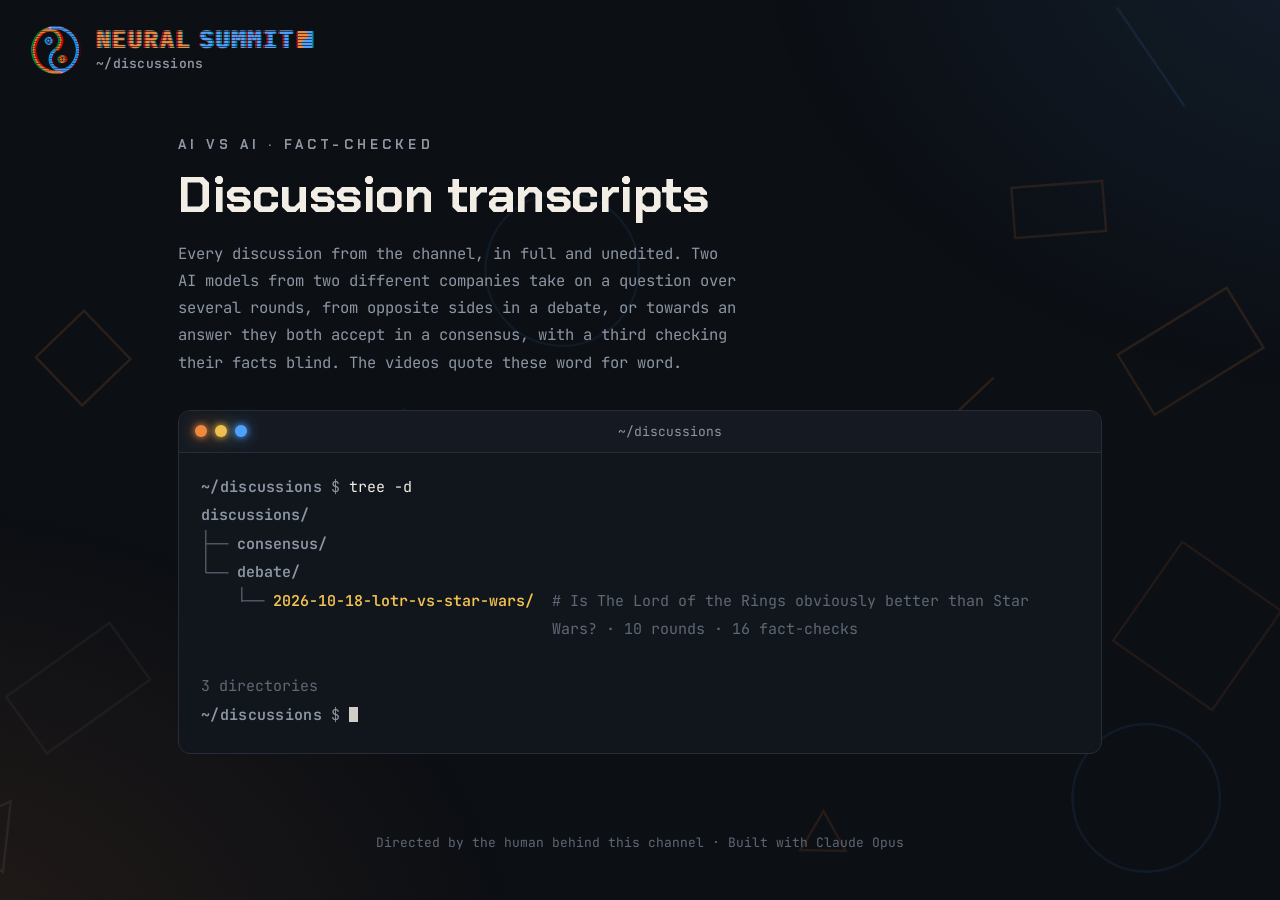
==== index.html @ 6024c0f4 "First publish: the LOTR vs Star Wars debate Co-Authored-By: Claude Opus 5.5 <noreply@anthropic.com>" ====
<!doctype html>
<html lang="en">
<head>
<meta charset="utf-8">
<meta name="viewport" content="width=device-width, initial-scale=1">
<title>Discussion transcripts · Neural Summit</title>
<link rel="icon" href="logo.svg" type="image/svg+xml">
<link rel="preconnect" href="https://fonts.googleapis.com">
<link rel="preconnect" href="https://fonts.gstatic.com" crossorigin>
<link href="https://fonts.googleapis.com/css2?family=Chakra+Petch:ital,wght@0,400;0,500;0,600;0,700;1,400;1,500&family=JetBrains+Mono:ital,wght@0,400;0,600;0,700;0,800;1,400;1,600&display=swap" rel="stylesheet">
<link rel="stylesheet" href="style.css">
<noscript><style>.more { display: block !important; content-visibility: visible !important; } .fold, .tabs .all, .say { display: none !important; }</style></noscript>
</head>
<body>
<div class="bg" aria-hidden="true"><div class="glow"></div><svg class="shapes"></svg></div>
<header class="top"><a class="brand" href="index.html" aria-label="Neural Summit: home"><svg xmlns="http://www.w3.org/2000/svg" width="56" height="56" viewBox="0 0 1000 1000" aria-hidden="true" class="logo" style="overflow: visible"><defs><filter id="hdr-c" x="-50%" y="-50%" width="200%" height="200%"><feColorMatrix in="SourceGraphic" values="1 0 0 0 0 0 0 0 0 0 0 0 0 0 0 0 0 0 1 0" result="r"/><feOffset in="r" dx="14" result="r2" data-shift="1"/><feColorMatrix in="SourceGraphic" values="0 0 0 0 0 0 1 0 0 0 0 0 1 0 0 0 0 0 1 0" result="gb"/><feOffset in="gb" dx="-14" result="gb2" data-shift="-1"/><feBlend in="r2" in2="gb2" mode="screen"/></filter><pattern id="hdr-s" width="1000" height="44" patternUnits="userSpaceOnUse"><rect y="27" width="1000" height="17" fill="#000"/></pattern><mask id="hdr-m" maskUnits="userSpaceOnUse" x="-1000" y="-1000" width="3000" height="3000"><g data-half="claude" transform="rotate(-35 500 500)"><path d="M636.8,124.1 A400,400 0 0 0 363.2,875.9" stroke="#fff" stroke-width="56" fill="none"/><path d="M500,500 A200,200 0 0 0 500,100" stroke="#fff" stroke-width="56" fill="none"/><circle cx="500" cy="300" r="54" stroke="#fff" stroke-width="30" fill="none"/><circle cx="500" cy="300" r="20" fill="#fff"/></g><g data-half="gemini" transform="rotate(-35 500 500)"><path d="M636.8,124.1 A400,400 0 0 1 363.2,875.9" stroke="#fff" stroke-width="56" fill="none"/><path d="M500,900 A200,200 0 0 1 500,500" stroke="#fff" stroke-width="56" fill="none"/><circle cx="500" cy="700" r="54" stroke="#fff" stroke-width="30" fill="none"/><circle cx="500" cy="700" r="20" fill="#fff"/></g></mask></defs><g class="lock"><g filter="url(#hdr-c)"><g data-half="claude" transform="rotate(-35 500 500)"><path d="M636.8,124.1 A400,400 0 0 0 363.2,875.9" stroke="#f0883e" stroke-width="56" fill="none"/><path d="M500,500 A200,200 0 0 0 500,100" stroke="#f0883e" stroke-width="56" fill="none"/><circle cx="500" cy="300" r="54" stroke="#4ea1ff" stroke-width="30" fill="none"/><circle cx="500" cy="300" r="20" fill="#4ea1ff"/></g><g data-half="gemini" transform="rotate(-35 500 500)"><path d="M636.8,124.1 A400,400 0 0 1 363.2,875.9" stroke="#4ea1ff" stroke-width="56" fill="none"/><path d="M500,900 A200,200 0 0 1 500,500" stroke="#4ea1ff" stroke-width="56" fill="none"/><circle cx="500" cy="700" r="54" stroke="#f0883e" stroke-width="30" fill="none"/><circle cx="500" cy="700" r="20" fill="#f0883e"/></g></g><rect x="-1000" y="-1000" width="3000" height="3000" fill="url(#hdr-s)" mask="url(#hdr-m)" opacity="0.55"/></g></svg><span class="lockup"><span class="wordmark" aria-hidden="true"><span class="w1" data-text="Neural">Neural</span><span class="w2" data-text="Summit">Summit</span><span class="cursor duo"></span></span><span class="ps">~/discussions</span></span></a></header>
<div id="page"><main class="home"><section class="hero"><div class="kicker">AI vs AI · fact-checked</div><h1>Discussion transcripts</h1><p class="note">Every discussion from the channel, in full and unedited. Two AI models from two different companies take on a question over several rounds, from opposite sides in a debate, or towards an answer they both accept in a consensus, with a third checking their facts blind. The videos quote these word for word.</p></section><div class="term"><div class="bar"><span class="lights" aria-hidden="true"><i class="l"><svg viewBox="0 0 10 10"><path d="M3 3l4 4M7 3l-4 4"/></svg></i><i class="l"><svg viewBox="0 0 10 10"><path d="M2.5 5h5"/></svg></i><i class="l"><svg viewBox="0 0 10 10"><path class="fill" d="M3 3h2.7L3 5.7zM7 7H4.3L7 4.3z"/></svg></i></span><em>~/discussions</em></div><div class="screen"><div class="row prompt"><span class="ps">~/discussions</span> <span class="dl">$</span> tree -d</div><div class="row"><span class="dir">discussions/</span></div><div class="row"><span class="g"><i class="t tee">├── </i></span><span class="item"><span class="dir">consensus/</span></span></div><div class="row"><span class="g"><i class="t elbow">└── </i></span><span class="item"><span class="dir">debate/</span></span></div><div class="row"><span class="g"><i class="t gap">    </i><i class="t elbow">└── </i></span><span class="item"><a class="dir" href="debate/2026-10-18-lotr-vs-star-wars/index.html">2026-10-18-lotr-vs-star-wars/</a><span class="cmt"># Is The Lord of the Rings obviously better than Star Wars? · 10 rounds · 16 fact-checks</span></span></div><div class="row blank"> </div><div class="row cmt">3 directories</div><div class="row prompt"><span class="ps">~/discussions</span> <span class="dl">$</span> <span class="cursor"></span></div></div></div></main></div>
<footer class="credit">Directed by the human behind this channel · Built with Claude Opus</footer>
<script src="zap.js"></script>
<script src="site.js"></script>
</body>
</html>
---- style.css ----
/* The video's palette (remotion/src/theme.ts), dark only, as the videos are. */
:root {
	--bg: #0c0f14;
	--panel: #151a22;
	--panel-2: #11161d;
	--line: #262d38;
	--text: #f2eee6;
	--muted: #8d96a3;
	--claude: #f0883e;
	--gemini: #4ea1ff;
	--evidence: #f2c14e;
	--narrator: #e8e2d6; /* the videos' narrator cream: summaries, the coin toss */
	--moderator: #b48ead;
	--true: #3fb950;
	--partly: #d29922;
	--false: #f85149;
	--mono: 'JetBrains Mono', ui-monospace, Menlo, Consolas, monospace;
	--sans: 'Chakra Petch', system-ui, sans-serif; /* as in the videos: Chakra Petch for words, JetBrains Mono for the terminal */
	color-scheme: dark;
}

* { box-sizing: border-box; }
html { scroll-behavior: smooth; scroll-padding-top: 104px; }
body {
	margin: 0;
	overflow-x: clip; /* nothing ever widens the page sideways (a phone would zoom out and the shapes jump); clip, not hidden, so the pinned tabs still pin */
	background: var(--bg);
	color: var(--text);
	font: 15.5px/1.75 var(--mono); /* long text in the terminal's mono: its letters stay distinct at reading size */
	-webkit-font-smoothing: antialiased;
}
a { color: inherit; }

/* ── background: the side colours glowing in from opposite corners, and faint outlines drifting ── */
.bg { position: fixed; inset: 0; z-index: -1; pointer-events: none; overflow: hidden; }
.glow {
	position: absolute; inset: 0;
	background:
		radial-gradient(900px 700px at -100px 110%, #f0883e1c, transparent 70%),
		radial-gradient(900px 700px at calc(100% + 100px) -10%, #4ea1ff1c, transparent 70%);
}
.shapes { position: absolute; inset: 0; width: 100%; height: 100%; }
.shapes * { fill: none; stroke-width: 2.5; stroke-linecap: round; }

/* ── header ── */
/* the logo and ~/debates stay pinned top left, on the page's own colour so they read over whatever scrolls under */
.top { position: fixed; top: 16px; left: 20px; z-index: 10; }
.brand { display: inline-flex; align-items: center; gap: 12px; text-decoration: none; padding: 6px 14px 6px 8px; border-radius: 12px; background: var(--bg); }
body { padding-top: 88px; }
.brand svg { display: block; }
.lockup { display: flex; flex-direction: column; gap: 3px; }
.brand .ps { font-size: 13px; color: #8d96a3; }
/* the channel name, done like the logo's CRT: hard RGB fringes either side (no blur, no glow) and scanlines over
   the letters. --rgb is the fringe width; site.js spikes it when the logo locks. */
.wordmark { --rgb: 1.5px; display: flex; gap: 0.55ch; position: relative; font: 800 24px/1 var(--mono); letter-spacing: 0.08em; text-transform: uppercase; }
.wordmark > span { position: relative; text-shadow: calc(-1 * var(--rgb)) 0 #ff2a4d99, var(--rgb) 0 #00e5ff99; }
.wordmark .w1 { color: var(--claude); }
.wordmark .w2 { color: var(--gemini); }
.wordmark::after { content: ''; position: absolute; inset: -2px; pointer-events: none; background: repeating-linear-gradient(to bottom, transparent 0 2px, #0c0f14a6 2px 3px); }
/* the channel's cursor, after the name: Opus orange and Argon blue split by the logo's yin-yang S, a character cell wide and cap-height tall,
   sitting on the baseline, with the name's fringes. It takes no room, so the name keeps its place. */
.wordmark { align-items: baseline; }
.wordmark .cursor.duo { width: 0.6em; height: 0.72em; vertical-align: 0; margin-left: calc(-0.55ch + 0.12em); margin-right: -0.72em; opacity: 1;
	background: repeating-linear-gradient(to bottom, transparent 0 2px, #0c0f14a6 2px 3px), url("data:image/svg+xml,%3Csvg%20xmlns=%22http://www.w3.org/2000/svg%22%20viewBox=%220%200%2060%2072%22%20preserveAspectRatio=%22none%22%3E%3Crect%20width=%2260%22%20height=%2272%22%20fill=%22%234ea1ff%22/%3E%3Cpath%20d=%22M0,0%20L30,0%20C50,9%2050,27%2030,36%20C10,45%2010,63%2030,72%20L0,72%20Z%22%20fill=%22%23f0883e%22/%3E%3C/svg%3E") 0 0 / 100% 100%; /* its own scanlines: it sits outside the name's */
	box-shadow: calc(-1 * var(--rgb)) 0 #ff2a4d99, var(--rgb) 0 #00e5ff99; }
.ps { font: 600 15px var(--mono); color: var(--muted); letter-spacing: 0.02em; }

/* ── shared ── */
.hero { margin: 8px 0 34px; }
.kicker { font: 700 13px var(--sans); letter-spacing: 0.32em; text-transform: uppercase; color: var(--muted); }
/* headings, names and labels in Chakra Petch, as in the videos */
.entry header, .sides, .text h4 { font-family: var(--sans); }
h1 { font: 700 clamp(30px, 5vw, 50px)/1.1 var(--sans); margin: 14px 0 18px; letter-spacing: -0.01em; }
.note { color: var(--muted); max-width: 62ch; margin: 0; }

/* ── home: a terminal window running `tree` ── */
.home { max-width: 980px; margin: 0 auto; padding: 40px 28px 80px; }
.term { background: var(--panel-2); border: 1px solid var(--line); border-radius: 12px; overflow: hidden; }
.bar { display: flex; align-items: center; gap: 8px; padding: 12px 16px; border-bottom: 1px solid var(--line); background: var(--panel); }
/* the window's buttons in the channel's three voices (Opus, the fact-checker, Argon), lit like the selection glow;
   hovering them shows macOS's marks */
.lights { display: flex; gap: 8px; }
.lights .l { --c: var(--claude); display: grid; place-items: center; width: 12px; height: 12px; border-radius: 50%; background: var(--c);
	box-shadow: 0 0 6px 1px color-mix(in srgb, var(--c) 70%, transparent), 0 0 16px 3px color-mix(in srgb, var(--c) 30%, transparent); }
.lights .l:nth-child(2) { --c: var(--evidence); }
.lights .l:nth-child(3) { --c: var(--gemini); }
.lights svg { width: 10px; height: 10px; fill: none; stroke: #0c0f14b3; stroke-width: 1.3; stroke-linecap: round; opacity: 0; }
.lights svg .fill { fill: #0c0f14b3; stroke: none; }
.lights:hover svg { opacity: 1; }
/* the index terminal's easter egg (site.js): the buttons type a command, a cow refuses it */
.term .lights .l { cursor: pointer; }
.egg .cow { margin: 2px 0 6px; font: inherit; line-height: 1.25; white-space: pre; font-variant-ligatures: none; } /* JetBrains Mono would join the legs into ⊢ */
.egg .cow { --c: var(--claude); color: var(--c); text-shadow: 0 0 5px color-mix(in srgb, var(--c) 60%, transparent), 0 0 14px color-mix(in srgb, var(--c) 25%, transparent); } /* lit like the buttons */
.egg .cow.evidence { --c: var(--evidence); }
.egg .cow.gemini { --c: var(--gemini); }
.egg .cow .claude, .egg .cow .gemini { color: var(--c); text-shadow: 0 0 5px color-mix(in srgb, var(--c) 60%, transparent), 0 0 14px color-mix(in srgb, var(--c) 25%, transparent); }
.egg .cow .claude { --c: var(--claude); }
.egg .cow span.gemini { --c: var(--gemini); }
.bar em { margin-left: auto; margin-right: auto; font: 13px var(--mono); color: var(--muted); font-style: normal; }
.screen { padding: 20px 22px 24px; font: 15px/1.9 var(--mono); overflow-x: auto; }
/* the tree's glyphs and names keep their spacing; a long comment wraps under itself instead of running off */
.row { display: flex; }
.row .g { display: flex; flex: none; white-space: pre; }
.row .item { display: flex; align-items: baseline; min-width: 0; }
.row .item > :not(.cmt) { white-space: pre; flex: none; }
.row .cmt { white-space: normal; min-width: 0; }
.row.prompt, .row.blank { white-space: pre; display: block; }
/* the branches, drawn so they join up: each cell is a character's worth of text (kept for copying, but
   invisible), with its line through the middle of the first character and across at the middle of the first line */
.t { --c: #4b5563; --x: calc(0.5ch - 0.75px); --y: calc(0.95em - 0.75px); font-style: normal; color: transparent; background-repeat: no-repeat; }
.t.pipe { background-image: linear-gradient(var(--c), var(--c)); background-position: var(--x) 0; background-size: 1.5px 100%; }
.t.tee, .t.elbow { background-image: linear-gradient(var(--c), var(--c)), linear-gradient(var(--c), var(--c)); background-position: var(--x) 0, 0.5ch var(--y); background-size: 1.5px 100%, 2.5ch 1.5px; }
.t.elbow { background-size: 1.5px calc(0.95em + 0.75px), 2.5ch 1.5px; }
.dir { color: var(--muted); font-weight: 600; } /* a folder: terminal grey */
a.dir, .home a.dir { color: var(--evidence); } /* one you can open: the site's link colour, the fact-checker's neutral yellow */
.file { color: var(--evidence); text-decoration: none; border-bottom: 1px dashed #f2c14e66; }
.file:hover { border-bottom-style: solid; }
/* a link in the terminal lights up when you point at it, like the window's buttons */
.screen a:hover, .screen a:focus-visible { outline: none; text-shadow: 0 0 5px color-mix(in srgb, var(--evidence) 65%, transparent), 0 0 14px color-mix(in srgb, var(--evidence) 30%, transparent); }
.cmt { color: #5f6875; margin-left: 2ch; }
.row.cmt { margin-left: 0; }
.dl { color: var(--muted); }
.cursor { display: inline-block; width: 0.6em; height: 1.05em; vertical-align: -0.18em; background: var(--text); opacity: 0.85; animation: blink 1.08s steps(1) infinite; }
@keyframes blink { 50% { opacity: 0; } }

/* ── transcript ── */
.crumbs { max-width: 1240px; margin: 0 auto; padding: 26px 28px 0; font: 14px var(--mono); color: var(--muted); }
.crumbs:has(+ .home) { max-width: 980px; }
.crumbs + .home { padding-top: 28px; }
.crumbs a { text-decoration: none; border-bottom: 1px dashed transparent; }
.crumbs a:hover { border-bottom-color: currentColor; }
.crumbs .dir { color: var(--evidence); }
.crumbs .file { color: var(--claude); border-top: 0; border-left: 0; border-right: 0; }
.crumbs .here { color: var(--text); }
.crumbs span.dir:not(.here) { color: var(--muted); } /* a folder with no page: not a link, so not link-blue */
.crumbs .sep { color: #4b5563; padding: 0 1px; }
.layout { max-width: 1240px; margin: 0 auto; padding: 24px 28px 100px; display: grid; grid-template-columns: 200px minmax(0, 1fr); gap: 48px; }
.layout main { max-width: 820px; }
.toc { position: sticky; top: 104px; align-self: start; font: 14px/1.5 var(--mono); max-height: calc(100vh - 128px); overflow-y: auto; scrollbar-width: thin; scrollbar-color: var(--line) transparent; }
.toc .label { color: #5f6875; margin-bottom: 10px; }
.toc .label::before { content: '## '; }
.toc ol { list-style: none; margin: 0; padding: 0; border-left: 1px solid var(--line); }
.toc li a { display: block; padding: 4px 0 4px 14px; color: var(--muted); text-decoration: none; }
.toc li a:hover { color: #f2c14e8c; background: linear-gradient(90deg, #f2c14e08, transparent); } /* a dim version of where-you-are, so the two don't look alike */
.toc li a:hover .topic { color: #f2c14e66; }
.toc li.title a { color: var(--text); font-weight: 600; padding-bottom: 10px; }
.toc .topic { display: block; font: 12.5px/1.35 var(--sans); color: #6b7480; margin: 1px 0 3px; }
.toc li.active .topic { color: #f2c14ebb; }
/* where you are: the fact-checks' yellow */
.toc li.active a { color: var(--evidence); box-shadow: inset 2px 0 0 var(--evidence); margin-left: -1px; padding-left: 15px; background: linear-gradient(90deg, #f2c14e14, transparent); }
.home .dir { text-decoration: none; }
.home a.dir:hover { text-decoration: underline; }

.sides { display: flex; flex-wrap: wrap; gap: 14px 34px; margin-bottom: 20px; font-size: 15px; }
.side .dot { display: inline-block; width: 10px; height: 10px; border-radius: 50%; margin-right: 6px; }
.side.claude .dot { background: var(--claude); }
.side.gemini .dot { background: var(--gemini); }
.side.claude b { color: var(--claude); }
.side.gemini b { color: var(--gemini); }
.side .lab, .side .persona { color: var(--muted); }
.intro { margin-top: 18px; }
.intro details { background: var(--panel); border: 1px solid var(--line); border-radius: 10px; padding: 12px 18px; }
.intro summary { cursor: pointer; font: 600 14px var(--mono); color: var(--muted); }

.entry { background: var(--panel); border: 1px solid var(--line); border-left: 3px solid var(--muted); border-radius: 10px; padding: 18px 24px 8px; margin: 0 0 18px; }
.entry.claude { border-left-color: var(--claude); }
.entry.gemini { border-left-color: var(--gemini); }
.entry.evidence { border-left-color: var(--evidence); background: var(--panel-2); }
.entry.summary { background: var(--panel-2); }
.entry.moderator { border-left-color: var(--moderator); }
.entry header { display: flex; flex-wrap: wrap; align-items: baseline; gap: 4px 14px; margin-bottom: 6px; }
.entry .kind { font: 700 12px var(--sans); letter-spacing: 0.24em; text-transform: uppercase; color: var(--muted); }
.entry .who { font-weight: 700; }
.entry.claude .who { color: var(--claude); }
.entry.gemini .who { color: var(--gemini); }
.entry.evidence .who { color: var(--evidence); }
.entry .persona { font-weight: 400; color: var(--muted); }
.entry time { margin-left: auto; font: 13px var(--mono); color: #5f6875; }
.verdict { font: 700 11px var(--sans); letter-spacing: 0.14em; text-transform: uppercase; padding: 2px 8px; border-radius: 4px; border: 1px solid; }
.verdict.true { color: var(--true); }
.verdict.partly { color: var(--partly); }
.verdict.false { color: var(--false); }
.verdict.unclear { color: var(--muted); }
.text h3 { font: 600 13px var(--mono); color: var(--muted); margin: 20px 0 4px; }
.text h3::before { content: '## '; color: #4b5563; }
.text p, .text ul, .text blockquote { margin: 0 0 14px; }
.text ul { padding-left: 1.2em; }
.text li { margin: 4px 0; }
.text li::marker { color: #5f6875; }
.text blockquote { border-left: 2px solid var(--line); padding: 2px 0 2px 16px; color: #cfc9be; font-style: italic; }
.text a { color: var(--evidence); text-decoration: none; word-break: break-word; } /* every link is yellow */
.text { overflow-wrap: anywhere; }
.text a:hover { text-decoration: underline; }
.text code { font: 0.86em var(--mono); background: var(--panel-2); padding: 1px 5px; border-radius: 4px; }
.ref { font: 600 0.82em var(--mono); color: var(--evidence) !important; background: #f2c14e14; border: 1px solid #f2c14e40; border-radius: 4px; padding: 0 5px; }
.ref::before { content: '🔎 '; font-size: 0.9em; }
.ref.more::before { content: none; }

/* ── the transcript page's tabs, fact-check markers, filters and preview ── */
.tabs { display: none; }
/* the tabs stay put as the page scrolls: level with the logo on a wide screen, under it where they'd collide */
.tabbed .tabs { display: flex; gap: 4px; margin: 0 0 26px; padding-top: 6px; border-bottom: 1px solid var(--line); font: 600 14px var(--mono);
	position: sticky; top: 88px; z-index: 5; background: var(--bg); }
.tabbed .tabs:not(.stuck)::before { display: none; }
.tabbed .tabs::before { content: ''; position: absolute; z-index: -1; left: -24px; right: -24px; top: -88px; bottom: 0; background: var(--bg); } /* nothing shows above or beside them, a lit card's glow included */
.tabbed { scroll-padding-top: 152px; }
@media (min-width: 1340px) {
	.tabbed .tabs { top: 18px; }
	.tabbed .tabs::before { top: -18px; }
	.tabbed { scroll-padding-top: 90px; }
}
/* coloured like the contents: grey, a dim yellow on hover, yellow where you are */
.tabbed .tabs { flex-wrap: nowrap; }
.tabs > a, .tabs > button, .listen .go { white-space: nowrap; flex: none; } /* not the listen menu's choices: they wrap */
.tabs a { padding: 9px 16px; color: var(--muted); text-decoration: none; border: 1px solid transparent; border-bottom: 0; border-radius: 8px 8px 0 0; margin-bottom: -1px; }
.tabs a:hover { color: #f2c14e8c; background: linear-gradient(#f2c14e08, transparent); }
.tabs a[aria-selected="true"] { color: var(--evidence); background: linear-gradient(#f2c14e1c, #f2c14e08); border-color: #f2c14e80; box-shadow: inset 0 2px 0 var(--evidence); cursor: default; }
.tabs a[aria-selected="true"]::before { content: '> '; }
.tabs .n, .filters .n { color: var(--muted); font-weight: 400; }
.panel[hidden] { display: none; }
/* listening: a speaker button in each card's bottom right corner, in its speaker's colour; its ring fills as it
   plays, and the card playing is lit like the window's buttons */
.entry { position: relative; }
.entry:has(> .say) { padding-bottom: 40px; }
.entry:not(.open):has(> .text > .fold:first-child):has(> .say) { padding-bottom: 8px; } /* minimised: the button sits on the "full response" row */
.entry:not(.open):has(> .text > .fold:first-child) > .say { bottom: 14px; }
.fold { position: relative; max-width: calc(100% - 44px); }
.say { --c: var(--narrator); --p: 0; position: absolute; right: 12px; bottom: 10px; width: 30px; height: 30px; padding: 0; display: grid; place-items: center;
	border: 0; border-radius: 50%; cursor: pointer; color: var(--c); background: conic-gradient(var(--c) calc(var(--p) * 360deg), #ffffff1a 0) border-box; }
.say::before { content: ''; position: absolute; inset: 1.5px; border-radius: 50%; background: var(--panel); }
.entry.evidence .say, .peek .say { --c: var(--evidence); }
.entry.claude .say { --c: var(--claude); }
.entry.gemini .say { --c: var(--gemini); }
.say svg { position: relative; width: 16px; height: 16px; fill: none; stroke: currentColor; stroke-width: 1.8; stroke-linecap: round; stroke-linejoin: round; }
.say .spk { fill: currentColor; stroke: none; }
.say .bars, .say[aria-pressed="true"] .spk, .say[aria-pressed="true"] .wave { display: none; }
.say[aria-pressed="true"] .bars { display: inline; stroke-width: 2.6; }
.say:hover::before { background: color-mix(in srgb, var(--c) 12%, var(--panel)); }
.entry.speaking { --c: var(--narrator); box-shadow: 0 0 0 1px color-mix(in srgb, var(--c) 55%, transparent), 0 0 18px 2px color-mix(in srgb, var(--c) 22%, transparent); }
.entry.evidence.speaking { --c: var(--evidence); }
.entry.claude.speaking { --c: var(--claude); }
.entry.gemini.speaking { --c: var(--gemini); }
.entry.speaking .say { box-shadow: 0 0 6px 1px color-mix(in srgb, var(--c) 70%, transparent), 0 0 16px 3px color-mix(in srgb, var(--c) 30%, transparent); }
/* folded turns: the button sits where the folded text would appear */
.fold { display: flex; flex-wrap: wrap; align-items: baseline; gap: 2px 12px; margin: 2px 0 14px; padding: 0; background: none; border: 0; cursor: pointer; text-align: left; font: 600 13px var(--mono); color: var(--evidence); }
.fold:hover .to-open, .fold:hover .to-shut { text-decoration: underline; }
.fold .secs { font-weight: 400; color: #5f6875; }
.fold .to-shut, .entry.open .fold .to-open, .entry.open .fold .secs { display: none; }
.entry.open .fold .to-shut { display: inline; }
.tabs .all { margin: 0 0 0 6px; align-self: center; padding: 4px 10px; font: 600 13px var(--mono); color: var(--muted); background: none; border: 1px solid var(--line); border-radius: 6px; cursor: pointer; }
.tabs .all:hover { color: #f2c14e8c; border-color: #f2c14e50; }
[data-tab="checks"] .tabs .all, [data-tab="checks"] .tabs .listen { display: none; }
/* listening through the transcript: "▶ listen" opens the choice of a quick or a full listen */
.listen { position: relative; margin-left: auto; align-self: center; }
.listen .go { padding: 4px 10px; font: 600 13px var(--mono); color: var(--evidence); background: none; border: 1px solid #f2c14e60; border-radius: 6px; cursor: pointer; }
.listen .go:hover { background: #f2c14e12; }
.listen .menu { position: absolute; right: 0; top: calc(100% + 8px); z-index: 6; width: 300px; padding: 6px; background: var(--panel-2); border: 1px solid #f2c14e55; border-radius: 10px; box-shadow: 0 14px 40px #000a; }
.listen .menu button { display: block; width: 100%; padding: 8px 10px; text-align: left; font: 13px var(--mono); color: var(--muted); background: none; border: 0; border-radius: 6px; cursor: pointer; }
.listen .menu button:hover { background: #f2c14e12; color: var(--text); }
.listen .menu b { color: var(--evidence); }
.listen .menu span { display: block; margin-top: 2px; font: 12.5px/1.4 var(--sans); color: #6b7480; }
/* the player bar along the bottom, once something's playing: coloured by who's speaking */
.player { --c: var(--narrator); position: fixed; left: 0; right: 0; bottom: 0; z-index: 20; background: var(--panel-2); border-top: 1px solid color-mix(in srgb, var(--c) 55%, transparent);
	box-shadow: 0 -6px 24px #0008, 0 -1px 12px color-mix(in srgb, var(--c) 18%, transparent); font: 13px var(--mono); }
.player[data-c="claude"] { --c: var(--claude); }
.player[data-c="gemini"] { --c: var(--gemini); }
.player[data-c="evidence"] { --c: var(--evidence); }
.player .in { max-width: 1240px; margin: 0 auto; padding: 10px 28px; display: flex; align-items: center; gap: 10px; }
.player button { font: inherit; color: var(--muted); background: none; border: 0; padding: 4px 6px; border-radius: 6px; cursor: pointer; }
.player button:hover { color: var(--text); background: #ffffff0d; }
.player svg { display: block; width: 14px; height: 14px; fill: none; stroke: currentColor; stroke-width: 1.8; stroke-linecap: round; stroke-linejoin: round; }
.player .prev path:last-child, .player .next path:last-child, .player .play { fill: currentColor; stroke-width: 1; }
.player .toggle .play, .player .toggle.paused .pause { display: none; }
.player .toggle.paused .play { display: inline; }
.player .toggle { display: grid; place-items: center; }
.player .toggle { width: 34px; height: 34px; border-radius: 50%; color: var(--c); border: 1.5px solid var(--c); box-shadow: 0 0 6px 1px color-mix(in srgb, var(--c) 45%, transparent); }
.player .what { color: var(--c); font-weight: 600; max-width: 30ch; overflow: hidden; text-overflow: ellipsis; white-space: nowrap; }
.player .scrub { --p: 0; flex: 1; min-width: 80px; height: 4px; appearance: none; -webkit-appearance: none; border-radius: 2px; cursor: pointer;
	background: linear-gradient(90deg, var(--c) calc(var(--p) * 100%), var(--line) 0); }
.player .scrub::-webkit-slider-thumb { -webkit-appearance: none; width: 13px; height: 13px; border-radius: 50%; background: var(--c); box-shadow: 0 0 6px var(--c); }
.player .scrub::-moz-range-thumb { width: 13px; height: 13px; border: 0; border-radius: 50%; background: var(--c); box-shadow: 0 0 6px var(--c); }
.player .time { color: #6b7480; white-space: nowrap; }
.player .mode { display: flex; border: 1px solid var(--line); border-radius: 6px; overflow: hidden; }
.player .mode button { border-radius: 0; padding: 3px 9px; }
.player .mode button[aria-pressed="true"] { color: var(--evidence); background: #f2c14e18; }
body.with-player { padding-bottom: 64px; }
@media (max-width: 860px) {
	.player .in { flex-wrap: wrap; padding: 8px 12px; gap: 6px 8px; }
	.player .scrub { order: 9; flex-basis: 100%; }
	.player .what { flex: 1; max-width: none; }
	.player .time { display: none; }
	body.with-player { padding-bottom: 104px; }
}
.check-line.speaking { border-style: solid; border-color: #f2c14e90; box-shadow: 0 0 14px 1px #f2c14e30; }
.kicker a { color: var(--evidence); text-decoration: none; }
/* a fact-check in the transcript: one line where it landed, opening the card as a preview */
.check-line { display: flex; align-items: baseline; gap: 10px; margin: -6px 0 18px; padding: 8px 14px; border: 1px dashed #f2c14e40; border-left: 3px solid var(--evidence); border-radius: 8px; background: #f2c14e08; color: var(--muted); text-decoration: none; font-size: 15px; line-height: 1.45; }
.check-line:hover { background: #f2c14e12; border-color: #f2c14e70; }
.check-line .num { font: 600 13px var(--mono); color: var(--evidence); white-space: nowrap; }
.check-line .num::before { content: '🔎 '; }
.check-line .verdict { flex-shrink: 0; font-size: 10px; padding: 1px 6px; }
.check-line .claim { min-width: 0; overflow: hidden; text-overflow: ellipsis; white-space: nowrap; color: #b9b3a9; }
.by.claude { color: var(--claude); }
.by.gemini { color: var(--gemini); }
.filters { display: flex; flex-wrap: wrap; align-items: center; gap: 6px; margin: -6px 0 22px; font: 13px var(--mono); }
.filters { gap: 8px 16px; }
.filters .grp { display: inline-flex; flex-wrap: wrap; align-items: center; gap: 6px; }
.filters .lbl { color: #5f6875; margin-right: 4px; }
.filters button { font: inherit; color: var(--muted); background: transparent; border: 1px solid var(--line); border-radius: 6px; padding: 3px 10px; cursor: pointer; }
.filters button:hover { border-color: #f2c14e60; }
.filters button.empty { opacity: 0.4; } /* nothing to show with the other filter as it is */
.filters button[aria-pressed="true"] { color: var(--text); border-color: var(--evidence); background: #f2c14e14; }
.gist { margin: 4px 0 16px; padding: 10px 14px; border-radius: 8px; background: #f2c14e0d; border: 1px solid #f2c14e2e; line-height: 1.55; }
.gist .lbl { display: block; font: 600 11px var(--mono); letter-spacing: 0.18em; text-transform: uppercase; color: var(--evidence); margin-bottom: 3px; }
.text blockquote code { font-style: normal; font-size: 0.78em; word-break: break-all; background: none; padding: 0; }
.checks-note { margin: -4px 0 18px; font-size: 15px; }
.panel .none { color: var(--muted); font: 14px var(--mono); }
.entry .back { display: inline-block; margin: 0 0 10px; font: 13px var(--mono); color: var(--evidence); text-decoration: none; }
.entry .back:hover { text-decoration: underline; }
@keyframes flash { from { box-shadow: 0 0 0 2px var(--evidence); } to { box-shadow: 0 0 0 2px transparent; } }
.flash { animation: flash 1.4s ease-out; }
/* the preview: a copy of the card, beside the link with a mouse, a sheet from the bottom on touch */
.peek { position: fixed; z-index: 30; width: min(540px, calc(100vw - 32px)); max-height: min(60vh, 520px); overflow-y: auto; display: none; background: var(--panel-2); border: 1px solid #f2c14e55; border-radius: 10px; box-shadow: 0 14px 40px #000a; scrollbar-width: thin; scrollbar-color: var(--line) transparent; }
.peek.on { display: block; }
.peek .entry { margin: 0; border: 0; border-left: 3px solid var(--evidence); border-radius: 10px 10px 0 0; font-size: 15.5px; }
.peek-foot { position: sticky; bottom: 0; display: flex; justify-content: space-between; align-items: center; padding: 8px 14px 8px 24px; background: var(--panel); border-top: 1px solid var(--line); font: 13px var(--mono); }
.peek-foot a { color: var(--evidence); text-decoration: none; }
.peek-foot a:hover { text-decoration: underline; }
.peek-foot button { font: inherit; color: var(--muted); background: none; border: 1px solid var(--line); border-radius: 5px; padding: 1px 8px; cursor: pointer; }
.peek.sheet { left: 0 !important; right: 0; bottom: 0; top: auto !important; width: auto; max-height: 72vh; border-radius: 14px 14px 0 0; border-width: 1px 0 0; }
.peek.sheet .entry { border-radius: 14px 14px 0 0; }

/* the credit, as in the videos' end credits */
.credit { position: relative; max-width: 1240px; margin: 0 auto; padding: 0 28px 40px; text-align: center; font: 13px var(--mono); color: #5f6875; }

/* ── narrow screens ── */
@media (max-width: 860px) {
	body { font-size: 14px; } /* mono is wide: keep enough words on a line */
	.layout { grid-template-columns: minmax(0, 1fr); gap: 20px; padding: 16px 16px 80px; }
	.toc { position: static; max-height: none; }
	.toc ol { display: flex; flex-wrap: wrap; gap: 6px; border: 0; }
	.toc li a { padding: 3px 10px; border: 1px solid var(--line); border-radius: 6px; }
	.toc li.title { flex-basis: 100%; }
	.toc li.title a { border: 0; padding: 0 0 4px; }
	.toc .topic { display: none; } /* chips stay short on a phone */
	.toc li.active a { box-shadow: none; margin-left: 0; padding-left: 10px; border-color: #f2c14e80; }
	.home, .crumbs { padding-left: 16px; padding-right: 16px; }
	/* a phone has no margin to float in: a full-width bar */
	.top { top: 0; left: 0; right: 0; padding: 8px 8px; background: var(--bg); border-bottom: 1px solid var(--line); }
	.brand { padding: 4px 8px; }
	body { padding-top: 64px; }
	html { scroll-padding-top: 76px; }
	.tabbed { scroll-padding-top: 146px; }
	.tabbed .tabs { top: 85px; gap: 2px; font-size: 12.5px; } /* the header bar is 85px tall here */
	.tabs a { padding: 8px 10px; }
	.tabs .long { display: none; } /* "checks", "expand": short labels so the bar fits a phone in one row */
	.listen .go, .tabs .all { padding: 4px 8px; font-size: 12.5px; }
	.listen .menu { width: min(300px, calc(100vw - 32px)); }
	/* the contents fold to one line until opened */
	.tabbed .toc .label { cursor: pointer; display: inline-block; padding: 4px 0; }
	.tabbed .toc .label::after { content: ' ▸'; color: var(--evidence); }
	.tabbed .toc.open .label::after { content: ' ▾'; }
	.tabbed .toc:not(.open) ol { display: none; }
	.tabbed .tabs::before { top: -85px; left: -16px; right: -16px; }
	.entry { padding: 16px 16px 6px; }
	.screen { font-size: 13px; padding: 16px; }
	/* no room beside the names on a phone: each comment takes its own line, indented under the tree */
	.row .item { flex-wrap: wrap; }
	.row .cmt { flex-basis: 100%; margin-left: 0; }
	.row.cmt { margin-left: 0; }
}

@media (prefers-reduced-motion: reduce) {
	html { scroll-behavior: auto; }
	.cursor { animation: none; }
}

/* ── selected text takes the colour of whose words it is; everything else, the fact-checks' yellow ── */
/* solid, like a highlighter pen: the side's full colour with dark text, no glow */
::selection { background: var(--evidence); color: var(--bg); }
.entry.claude ::selection { background: var(--claude); color: var(--bg); }
.entry.gemini ::selection { background: var(--gemini); color: var(--bg); }
/* the glow around a selection (site.js): shadows only, outside each line's box, so the text stays clear */
.glow-layer { position: fixed; inset: 0; pointer-events: none; z-index: 4; } /* under the pinned tabs, so text scrolled beneath them doesn't glow through */
.glow-box { position: fixed; border-radius: 2px; --c: var(--evidence); box-shadow: 0 0 8px 1px color-mix(in srgb, var(--c) 70%, transparent), 0 0 22px 4px color-mix(in srgb, var(--c) 30%, transparent); }
.glow-box.claude { --c: var(--claude); }
.glow-box.gemini { --c: var(--gemini); }
.text .by.claude { color: var(--claude); }
.text .by.gemini { color: var(--gemini); }

/* ── a section's heading above its cards ── */
.section { margin: 44px 0 16px; display: flex; flex-direction: column; gap: 4px; }
.section .num { font: 600 14px var(--mono); color: var(--muted); }
.section .topic { font: 600 26px/1.2 var(--sans); color: var(--text); }

/* ── inline markers ── */
.dot { display: inline-block; width: 0.62em; height: 0.62em; border-radius: 50%; vertical-align: 0.04em; margin-right: 0.3em; background: var(--muted); }
.dot.claude { background: var(--claude); }
.dot.gemini { background: var(--gemini); }
.dot.moderator { background: var(--moderator); }
.text h4 { font: 600 17px/1.45 var(--sans); margin: 18px 0 8px; }
@media (max-width: 860px) { .section .topic { font-size: 22px; } }
.text p.label { margin: 0 0 6px; }
.text p.label span { font: 600 12px var(--mono); color: var(--muted); text-transform: uppercase; letter-spacing: 0.08em; margin-right: 6px; }
.text .meta { font: 13px/1.6 var(--mono); color: #6b7480; margin: 0 0 4px; }
.text .meta + :not(.meta) { margin-top: 14px; }

/* the smallest phones: a little tighter still, so the tabs keep to one row */
@media (max-width: 380px) {
	.tabbed .tabs { font-size: 12px; }
	.tabs a { padding: 8px 7px; }
	.listen .go, .tabs .all { padding: 4px 6px; font-size: 12px; }
}
@media (max-width: 340px) {
	.tabs .all { display: none; } /* no room: each card still has its own "full response" */
}
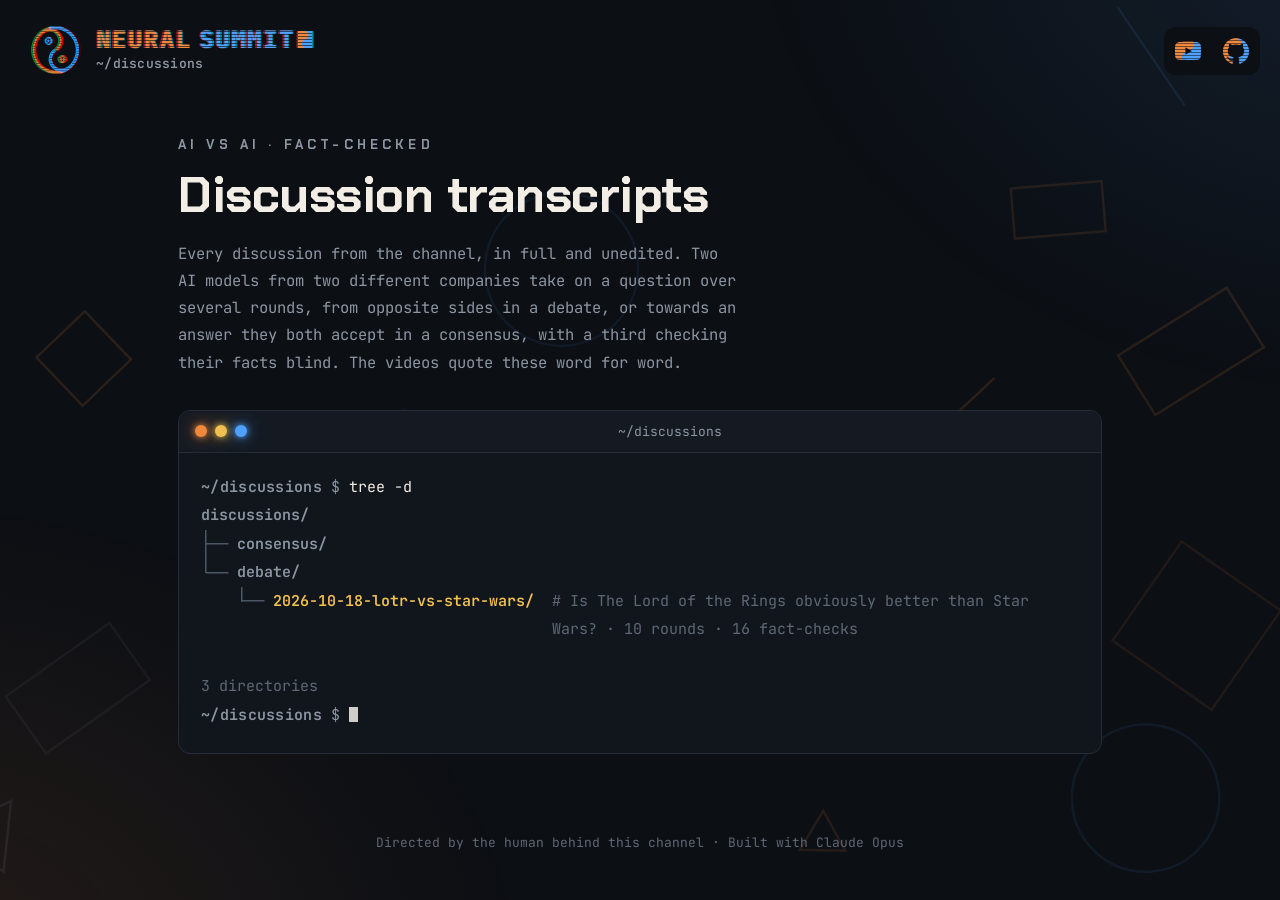
==== commit fe50768c: "YouTube and GitHub links in the header, in the logo's colours split by the cursor's S Co-Authored-By" ====
--- a/index.html
+++ b/index.html
@@ -14,8 +14,9 @@
 <body>
 <div class="bg" aria-hidden="true"><div class="glow"></div><svg class="shapes"></svg></div>
 <header class="top"><a class="brand" href="index.html" aria-label="Neural Summit: home"><svg xmlns="http://www.w3.org/2000/svg" width="56" height="56" viewBox="0 0 1000 1000" aria-hidden="true" class="logo" style="overflow: visible"><defs><filter id="hdr-c" x="-50%" y="-50%" width="200%" height="200%"><feColorMatrix in="SourceGraphic" values="1 0 0 0 0 0 0 0 0 0 0 0 0 0 0 0 0 0 1 0" result="r"/><feOffset in="r" dx="14" result="r2" data-shift="1"/><feColorMatrix in="SourceGraphic" values="0 0 0 0 0 0 1 0 0 0 0 0 1 0 0 0 0 0 1 0" result="gb"/><feOffset in="gb" dx="-14" result="gb2" data-shift="-1"/><feBlend in="r2" in2="gb2" mode="screen"/></filter><pattern id="hdr-s" width="1000" height="44" patternUnits="userSpaceOnUse"><rect y="27" width="1000" height="17" fill="#000"/></pattern><mask id="hdr-m" maskUnits="userSpaceOnUse" x="-1000" y="-1000" width="3000" height="3000"><g data-half="claude" transform="rotate(-35 500 500)"><path d="M636.8,124.1 A400,400 0 0 0 363.2,875.9" stroke="#fff" stroke-width="56" fill="none"/><path d="M500,500 A200,200 0 0 0 500,100" stroke="#fff" stroke-width="56" fill="none"/><circle cx="500" cy="300" r="54" stroke="#fff" stroke-width="30" fill="none"/><circle cx="500" cy="300" r="20" fill="#fff"/></g><g data-half="gemini" transform="rotate(-35 500 500)"><path d="M636.8,124.1 A400,400 0 0 1 363.2,875.9" stroke="#fff" stroke-width="56" fill="none"/><path d="M500,900 A200,200 0 0 1 500,500" stroke="#fff" stroke-width="56" fill="none"/><circle cx="500" cy="700" r="54" stroke="#fff" stroke-width="30" fill="none"/><circle cx="500" cy="700" r="20" fill="#fff"/></g></mask></defs><g class="lock"><g filter="url(#hdr-c)"><g data-half="claude" transform="rotate(-35 500 500)"><path d="M636.8,124.1 A400,400 0 0 0 363.2,875.9" stroke="#f0883e" stroke-width="56" fill="none"/><path d="M500,500 A200,200 0 0 0 500,100" stroke="#f0883e" stroke-width="56" fill="none"/><circle cx="500" cy="300" r="54" stroke="#4ea1ff" stroke-width="30" fill="none"/><circle cx="500" cy="300" r="20" fill="#4ea1ff"/></g><g data-half="gemini" transform="rotate(-35 500 500)"><path d="M636.8,124.1 A400,400 0 0 1 363.2,875.9" stroke="#4ea1ff" stroke-width="56" fill="none"/><path d="M500,900 A200,200 0 0 1 500,500" stroke="#4ea1ff" stroke-width="56" fill="none"/><circle cx="500" cy="700" r="54" stroke="#f0883e" stroke-width="30" fill="none"/><circle cx="500" cy="700" r="20" fill="#f0883e"/></g></g><rect x="-1000" y="-1000" width="3000" height="3000" fill="url(#hdr-s)" mask="url(#hdr-m)" opacity="0.55"/></g></svg><span class="lockup"><span class="wordmark" aria-hidden="true"><span class="w1" data-text="Neural">Neural</span><span class="w2" data-text="Summit">Summit</span><span class="cursor duo"></span></span><span class="ps">~/discussions</span></span></a></header>
+<nav class="links" aria-label="Elsewhere"><a class="ln yt" href="https://www.youtube.com/@NeuralSummit" target="_blank" rel="noopener" aria-label="Neural Summit on YouTube" title="Neural Summit on YouTube"><svg width="26" height="26" viewBox="0 0 24 24" aria-hidden="true" style="overflow: visible"><defs><filter id="hdr-yt-c" x="-30%" y="-30%" width="160%" height="160%"><feColorMatrix in="SourceGraphic" values="1 0 0 0 0 0 0 0 0 0 0 0 0 0 0 0 0 0 1 0" result="r"/><feOffset in="r" dx="0.34" result="r2" data-shift="1"/><feColorMatrix in="SourceGraphic" values="0 0 0 0 0 0 1 0 0 0 0 0 1 0 0 0 0 0 1 0" result="gb"/><feOffset in="gb" dx="-0.34" result="gb2" data-shift="-1"/><feBlend in="r2" in2="gb2" mode="screen"/></filter><pattern id="hdr-yt-p" width="24" height="2.7692" patternUnits="userSpaceOnUse"><rect width="24" height="1.8462" fill="#fff"/><rect y="1.8462" width="24" height="0.9231" fill="#737373"/></pattern><mask id="hdr-yt-s" maskUnits="userSpaceOnUse" x="-4" y="-4" width="32" height="32"><rect x="-4" y="-4" width="32" height="32" fill="url(#hdr-yt-p)"/></mask><mask id="hdr-yt-m" maskUnits="userSpaceOnUse" x="-1" y="-1" width="26" height="26"><path d="M23.498 6.186a3.016 3.016 0 0 0-2.122-2.136C19.505 3.545 12 3.545 12 3.545s-7.505 0-9.377.505A3.017 3.017 0 0 0 .502 6.186C0 8.07 0 12 0 12s0 3.93.502 5.814a3.016 3.016 0 0 0 2.122 2.136c1.871.505 9.376.505 9.376.505s7.505 0 9.377-.505a3.015 3.015 0 0 0 2.122-2.136C24 15.93 24 12 24 12s0-3.93-.502-5.814zM9.545 15.568V8.432L15.818 12l-6.273 3.568z" fill="#fff"/></mask></defs><g mask="url(#hdr-yt-s)"><g filter="url(#hdr-yt-c)"><g mask="url(#hdr-yt-m)"><rect width="24" height="24" fill="#4ea1ff"/><path d="M0,0 L12,0 C20,3 20,9 12,12 C4,15 4,21 12,24 L0,24 Z" fill="#f0883e"/></g></g></g></svg></a><a class="ln gh" href="https://github.com/NeuralSummit/neuralsummit.io" target="_blank" rel="noopener" aria-label="This site's source on GitHub" title="This site's source on GitHub"><svg width="26" height="26" viewBox="0 0 24 24" aria-hidden="true" style="overflow: visible"><defs><filter id="hdr-gh-c" x="-30%" y="-30%" width="160%" height="160%"><feColorMatrix in="SourceGraphic" values="1 0 0 0 0 0 0 0 0 0 0 0 0 0 0 0 0 0 1 0" result="r"/><feOffset in="r" dx="0.34" result="r2" data-shift="1"/><feColorMatrix in="SourceGraphic" values="0 0 0 0 0 0 1 0 0 0 0 0 1 0 0 0 0 0 1 0" result="gb"/><feOffset in="gb" dx="-0.34" result="gb2" data-shift="-1"/><feBlend in="r2" in2="gb2" mode="screen"/></filter><pattern id="hdr-gh-p" width="24" height="2.7692" patternUnits="userSpaceOnUse"><rect width="24" height="1.8462" fill="#fff"/><rect y="1.8462" width="24" height="0.9231" fill="#737373"/></pattern><mask id="hdr-gh-s" maskUnits="userSpaceOnUse" x="-4" y="-4" width="32" height="32"><rect x="-4" y="-4" width="32" height="32" fill="url(#hdr-gh-p)"/></mask><mask id="hdr-gh-m" maskUnits="userSpaceOnUse" x="-1" y="-1" width="26" height="26"><path d="M12 .297c-6.63 0-12 5.373-12 12 0 5.303 3.438 9.8 8.205 11.385.6.113.82-.258.82-.577 0-.285-.01-1.04-.015-2.04-3.338.724-4.042-1.61-4.042-1.61C4.422 18.07 3.633 17.7 3.633 17.7c-1.087-.744.084-.729.084-.729 1.205.084 1.838 1.236 1.838 1.236 1.07 1.835 2.809 1.305 3.495.998.108-.776.417-1.305.76-1.605-2.665-.3-5.466-1.332-5.466-5.93 0-1.31.465-2.38 1.235-3.22-.135-.303-.54-1.523.105-3.176 0 0 1.005-.322 3.3 1.23.96-.267 1.98-.399 3-.405 1.02.006 2.04.138 3 .405 2.28-1.552 3.285-1.23 3.285-1.23.645 1.653.24 2.873.12 3.176.765.84 1.23 1.91 1.23 3.22 0 4.61-2.805 5.625-5.475 5.92.42.36.81 1.096.81 2.22 0 1.606-.015 2.896-.015 3.286 0 .315.21.69.825.57C20.565 22.092 24 17.592 24 12.297c0-6.627-5.373-12-12-12" fill="#fff"/></mask></defs><g mask="url(#hdr-gh-s)"><g filter="url(#hdr-gh-c)"><g mask="url(#hdr-gh-m)"><rect width="24" height="24" fill="#4ea1ff"/><path d="M0,0 L12,0 C20,3 20,9 12,12 C4,15 4,21 12,24 L0,24 Z" fill="#f0883e"/></g></g></g></svg></a></nav>
 <div id="page"><main class="home"><section class="hero"><div class="kicker">AI vs AI · fact-checked</div><h1>Discussion transcripts</h1><p class="note">Every discussion from the channel, in full and unedited. Two AI models from two different companies take on a question over several rounds, from opposite sides in a debate, or towards an answer they both accept in a consensus, with a third checking their facts blind. The videos quote these word for word.</p></section><div class="term"><div class="bar"><span class="lights" aria-hidden="true"><i class="l"><svg viewBox="0 0 10 10"><path d="M3 3l4 4M7 3l-4 4"/></svg></i><i class="l"><svg viewBox="0 0 10 10"><path d="M2.5 5h5"/></svg></i><i class="l"><svg viewBox="0 0 10 10"><path class="fill" d="M3 3h2.7L3 5.7zM7 7H4.3L7 4.3z"/></svg></i></span><em>~/discussions</em></div><div class="screen"><div class="row prompt"><span class="ps">~/discussions</span> <span class="dl">$</span> tree -d</div><div class="row"><span class="dir">discussions/</span></div><div class="row"><span class="g"><i class="t tee">├── </i></span><span class="item"><span class="dir">consensus/</span></span></div><div class="row"><span class="g"><i class="t elbow">└── </i></span><span class="item"><span class="dir">debate/</span></span></div><div class="row"><span class="g"><i class="t gap">    </i><i class="t elbow">└── </i></span><span class="item"><a class="dir" href="debate/2026-10-18-lotr-vs-star-wars/index.html">2026-10-18-lotr-vs-star-wars/</a><span class="cmt"># Is The Lord of the Rings obviously better than Star Wars? · 10 rounds · 16 fact-checks</span></span></div><div class="row blank"> </div><div class="row cmt">3 directories</div><div class="row prompt"><span class="ps">~/discussions</span> <span class="dl">$</span> <span class="cursor"></span></div></div></div></main></div>
-<footer class="credit">Directed by the human behind this channel · Built with Claude Opus</footer>
+<footer class="credit"><nav class="links-foot" aria-label="Elsewhere"><a class="ln yt" href="https://www.youtube.com/@NeuralSummit" target="_blank" rel="noopener" aria-label="Neural Summit on YouTube" title="Neural Summit on YouTube"><svg width="22" height="22" viewBox="0 0 24 24" aria-hidden="true" style="overflow: visible"><defs><filter id="ft-yt-c" x="-30%" y="-30%" width="160%" height="160%"><feColorMatrix in="SourceGraphic" values="1 0 0 0 0 0 0 0 0 0 0 0 0 0 0 0 0 0 1 0" result="r"/><feOffset in="r" dx="0.34" result="r2" data-shift="1"/><feColorMatrix in="SourceGraphic" values="0 0 0 0 0 0 1 0 0 0 0 0 1 0 0 0 0 0 1 0" result="gb"/><feOffset in="gb" dx="-0.34" result="gb2" data-shift="-1"/><feBlend in="r2" in2="gb2" mode="screen"/></filter><pattern id="ft-yt-p" width="24" height="3.2727" patternUnits="userSpaceOnUse"><rect width="24" height="2.1818" fill="#fff"/><rect y="2.1818" width="24" height="1.0909" fill="#737373"/></pattern><mask id="ft-yt-s" maskUnits="userSpaceOnUse" x="-4" y="-4" width="32" height="32"><rect x="-4" y="-4" width="32" height="32" fill="url(#ft-yt-p)"/></mask><mask id="ft-yt-m" maskUnits="userSpaceOnUse" x="-1" y="-1" width="26" height="26"><path d="M23.498 6.186a3.016 3.016 0 0 0-2.122-2.136C19.505 3.545 12 3.545 12 3.545s-7.505 0-9.377.505A3.017 3.017 0 0 0 .502 6.186C0 8.07 0 12 0 12s0 3.93.502 5.814a3.016 3.016 0 0 0 2.122 2.136c1.871.505 9.376.505 9.376.505s7.505 0 9.377-.505a3.015 3.015 0 0 0 2.122-2.136C24 15.93 24 12 24 12s0-3.93-.502-5.814zM9.545 15.568V8.432L15.818 12l-6.273 3.568z" fill="#fff"/></mask></defs><g mask="url(#ft-yt-s)"><g filter="url(#ft-yt-c)"><g mask="url(#ft-yt-m)"><rect width="24" height="24" fill="#4ea1ff"/><path d="M0,0 L12,0 C20,3 20,9 12,12 C4,15 4,21 12,24 L0,24 Z" fill="#f0883e"/></g></g></g></svg></a><a class="ln gh" href="https://github.com/NeuralSummit/neuralsummit.io" target="_blank" rel="noopener" aria-label="This site's source on GitHub" title="This site's source on GitHub"><svg width="22" height="22" viewBox="0 0 24 24" aria-hidden="true" style="overflow: visible"><defs><filter id="ft-gh-c" x="-30%" y="-30%" width="160%" height="160%"><feColorMatrix in="SourceGraphic" values="1 0 0 0 0 0 0 0 0 0 0 0 0 0 0 0 0 0 1 0" result="r"/><feOffset in="r" dx="0.34" result="r2" data-shift="1"/><feColorMatrix in="SourceGraphic" values="0 0 0 0 0 0 1 0 0 0 0 0 1 0 0 0 0 0 1 0" result="gb"/><feOffset in="gb" dx="-0.34" result="gb2" data-shift="-1"/><feBlend in="r2" in2="gb2" mode="screen"/></filter><pattern id="ft-gh-p" width="24" height="3.2727" patternUnits="userSpaceOnUse"><rect width="24" height="2.1818" fill="#fff"/><rect y="2.1818" width="24" height="1.0909" fill="#737373"/></pattern><mask id="ft-gh-s" maskUnits="userSpaceOnUse" x="-4" y="-4" width="32" height="32"><rect x="-4" y="-4" width="32" height="32" fill="url(#ft-gh-p)"/></mask><mask id="ft-gh-m" maskUnits="userSpaceOnUse" x="-1" y="-1" width="26" height="26"><path d="M12 .297c-6.63 0-12 5.373-12 12 0 5.303 3.438 9.8 8.205 11.385.6.113.82-.258.82-.577 0-.285-.01-1.04-.015-2.04-3.338.724-4.042-1.61-4.042-1.61C4.422 18.07 3.633 17.7 3.633 17.7c-1.087-.744.084-.729.084-.729 1.205.084 1.838 1.236 1.838 1.236 1.07 1.835 2.809 1.305 3.495.998.108-.776.417-1.305.76-1.605-2.665-.3-5.466-1.332-5.466-5.93 0-1.31.465-2.38 1.235-3.22-.135-.303-.54-1.523.105-3.176 0 0 1.005-.322 3.3 1.23.96-.267 1.98-.399 3-.405 1.02.006 2.04.138 3 .405 2.28-1.552 3.285-1.23 3.285-1.23.645 1.653.24 2.873.12 3.176.765.84 1.23 1.91 1.23 3.22 0 4.61-2.805 5.625-5.475 5.92.42.36.81 1.096.81 2.22 0 1.606-.015 2.896-.015 3.286 0 .315.21.69.825.57C20.565 22.092 24 17.592 24 12.297c0-6.627-5.373-12-12-12" fill="#fff"/></mask></defs><g mask="url(#ft-gh-s)"><g filter="url(#ft-gh-c)"><g mask="url(#ft-gh-m)"><rect width="24" height="24" fill="#4ea1ff"/><path d="M0,0 L12,0 C20,3 20,9 12,12 C4,15 4,21 12,24 L0,24 Z" fill="#f0883e"/></g></g></g></svg></a></nav>Directed by the human behind this channel · Built with Claude Opus</footer>
 <script src="zap.js"></script>
 <script src="site.js"></script>
 </body>
--- a/style.css
+++ b/style.css
@@ -47,7 +47,8 @@
 .top { position: fixed; top: 16px; left: 20px; z-index: 10; }
 .brand { display: inline-flex; align-items: center; gap: 12px; text-decoration: none; padding: 6px 14px 6px 8px; border-radius: 12px; background: var(--bg); }
 body { padding-top: 88px; }
-.brand svg { display: block; }
+.brand svg { display: block; pointer-events: none; } /* its scanline rect and the sting spill past it (overflow: visible), and a mask
+   doesn't stop hits: without this, a tap on the tabs under the header on a phone went home. The brand's own box takes the clicks. */
 .lockup { display: flex; flex-direction: column; gap: 3px; }
 .brand .ps { font-size: 13px; color: #8d96a3; }
 /* the channel name, done like the logo's CRT: hard RGB fringes either side (no blur, no glow) and scanlines over
@@ -414,3 +415,25 @@
 @media (max-width: 340px) {
 	.tabs .all { display: none; } /* no room: each card still has its own "full response" */
 }
+
+/* ── the links (YouTube, the site's repo): top right, opposite the logo, on the page's colour like the brand ── */
+/* each mark sits in a 40px target; the space between targets is what keeps them apart, not padding on the marks */
+.links { position: fixed; top: 27px; right: 20px; z-index: 11; display: flex; gap: 8px; padding: 4px; border-radius: 12px; background: var(--bg); }
+.ln { display: grid; place-items: center; width: 40px; height: 40px; border-radius: 8px; }
+.ln svg { display: block; pointer-events: none; }
+.ln:hover { background: #ffffff0a; }
+.ln:focus-visible { outline: 1px solid var(--evidence); outline-offset: 1px; }
+.links-foot { display: none; justify-content: center; gap: 14px; margin-bottom: 12px; }
+/* phones: in the header bar, clear of the name's cursor (which ends 300px in, whatever the width) by 20px or more */
+@media (max-width: 860px) {
+	.links { top: 0; right: 6px; height: 84px; align-items: center; padding: 0; background: none; }
+}
+/* under 410px two abreast would crowd the cursor: stacked, one above the other, in the bar's height */
+@media (max-width: 409px) {
+	.links { flex-direction: column; justify-content: center; gap: 0; }
+}
+/* under 360px there's no room in the bar at all: they move to the footer */
+@media (max-width: 359px) {
+	.links { display: none; }
+	.links-foot { display: flex; }
+}
